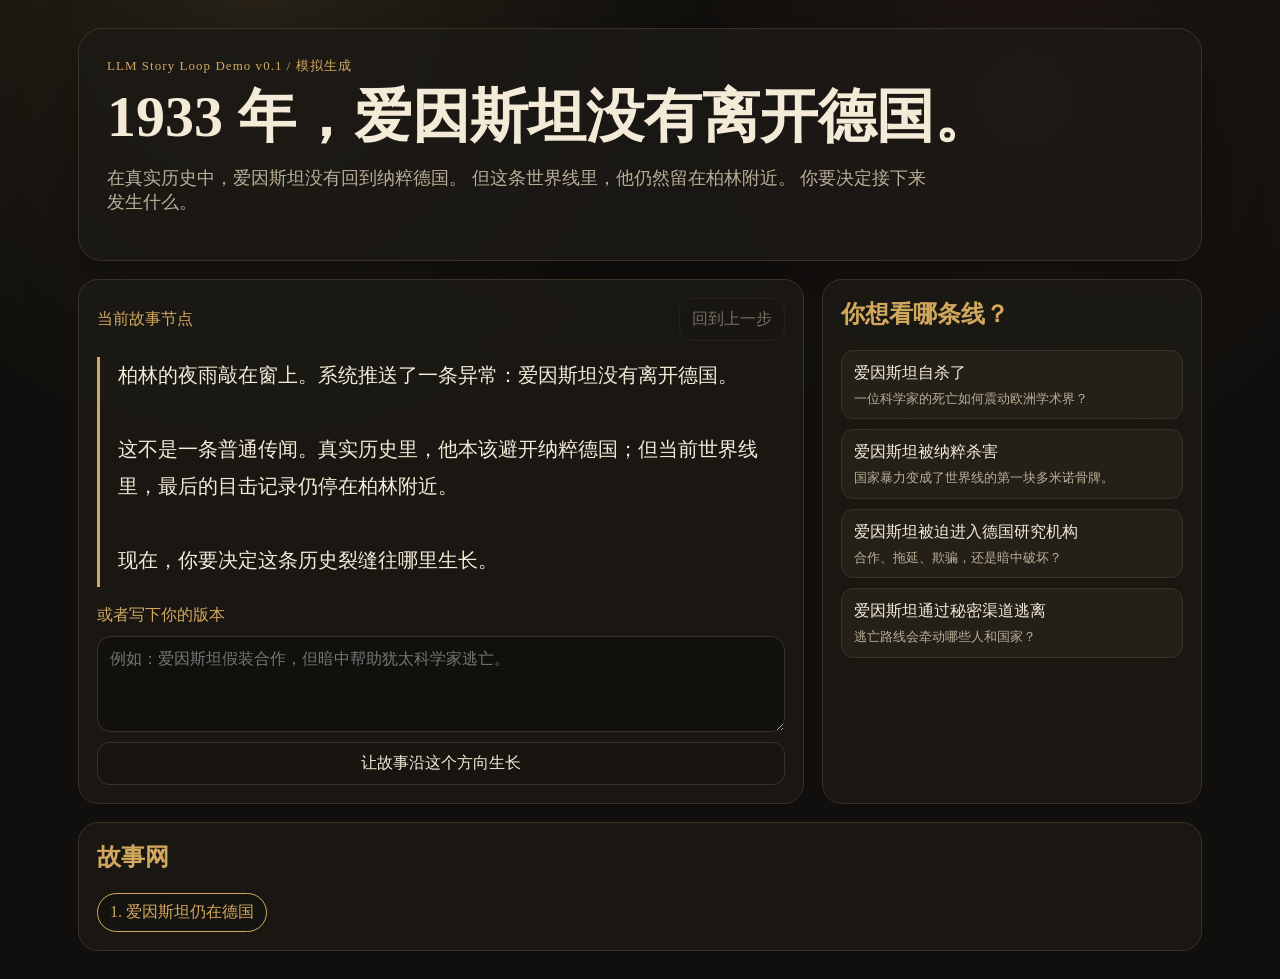
==== artifacts/web_story_loop_demo/index.html @ 88bf0494 "feat: add web story loop demo Create a shareable browser prototype for exploring branching LLM-style" ====
<!doctype html>
<html lang="zh-CN">
<head>
  <meta charset="utf-8" />
  <meta name="viewport" content="width=device-width, initial-scale=1" />
  <title>网状历史故事书 Demo</title>
  <link rel="stylesheet" href="./style.css" />
</head>
<body>
  <main class="app">
    <section class="hero">
      <div class="eyebrow">LLM Story Loop Demo v0.1 / 模拟生成</div>
      <h1>1933 年，爱因斯坦没有离开德国。</h1>
      <p>
        在真实历史中，爱因斯坦没有回到纳粹德国。
        但这条世界线里，他仍然留在柏林附近。
        你要决定接下来发生什么。
      </p>
    </section>

    <section class="layout">
      <article class="story-card">
        <div class="card-header">
          <span>当前故事节点</span>
          <button id="backBtn" disabled>回到上一步</button>
        </div>
        <div id="storyText" class="story-text"></div>
        <div class="input-box">
          <label for="customInput">或者写下你的版本</label>
          <textarea id="customInput" placeholder="例如：爱因斯坦假装合作，但暗中帮助犹太科学家逃亡。"></textarea>
          <button id="customBtn">让故事沿这个方向生长</button>
        </div>
      </article>

      <aside class="branch-panel">
        <h2>你想看哪条线？</h2>
        <div id="choices" class="choices"></div>
      </aside>
    </section>

    <section class="network">
      <h2>故事网</h2>
      <div id="nodeList" class="node-list"></div>
    </section>
  </main>

  <script src="./script.js"></script>
</body>
</html>
---- artifacts/web_story_loop_demo/style.css ----
:root {
  --bg: #100f0d;
  --panel: #1b1915;
  --panel-2: #242018;
  --text: #f3ead7;
  --muted: #b9ad97;
  --line: #3a3124;
  --gold: #d2a85e;
  --red: #b76054;
  --green: #819f75;
}

* { box-sizing: border-box; }
body {
  margin: 0;
  background:
    radial-gradient(circle at 20% 0%, rgba(210,168,94,0.12), transparent 32%),
    radial-gradient(circle at 80% 10%, rgba(183,96,84,0.10), transparent 28%),
    var(--bg);
  color: var(--text);
  font-family: ui-serif, Georgia, "Songti SC", "STSong", serif;
}
button, textarea { font: inherit; }
button {
  cursor: pointer;
  border: 1px solid var(--line);
  background: #181510;
  color: var(--text);
  border-radius: 12px;
  padding: 10px 12px;
}
button:hover:not(:disabled) { border-color: var(--gold); color: var(--gold); }
button:disabled { opacity: 0.42; cursor: not-allowed; }
.app { max-width: 1180px; margin: 0 auto; padding: 28px; }
.hero {
  border: 1px solid var(--line);
  background: rgba(27,25,21,0.82);
  border-radius: 24px;
  padding: 28px;
  box-shadow: 0 20px 60px rgba(0,0,0,0.35);
}
.eyebrow { color: var(--gold); letter-spacing: 0.08em; font-size: 13px; }
h1 { font-size: clamp(32px, 5vw, 58px); line-height: 1.05; margin: 12px 0; }
p { color: var(--muted); font-size: 18px; max-width: 820px; }
.layout { display: grid; grid-template-columns: minmax(0, 1.3fr) 380px; gap: 18px; margin-top: 18px; }
.story-card, .branch-panel, .network {
  border: 1px solid var(--line);
  background: rgba(27,25,21,0.9);
  border-radius: 20px;
  padding: 18px;
}
.card-header { display: flex; justify-content: space-between; align-items: center; color: var(--gold); }
.story-text {
  margin-top: 16px;
  min-height: 230px;
  border-left: 3px solid var(--gold);
  padding-left: 18px;
  font-size: 20px;
  line-height: 1.85;
  white-space: pre-wrap;
}
.input-box { margin-top: 18px; display: grid; gap: 10px; }
.input-box label { color: var(--gold); }
textarea {
  width: 100%;
  min-height: 96px;
  resize: vertical;
  border-radius: 14px;
  border: 1px solid var(--line);
  background: #11100d;
  color: var(--text);
  padding: 12px;
}
.branch-panel h2, .network h2 { margin-top: 0; color: var(--gold); }
.choices { display: grid; gap: 10px; }
.choice {
  text-align: left;
  background: var(--panel-2);
  line-height: 1.45;
}
.choice small { display: block; color: var(--muted); margin-top: 5px; }
.network { margin-top: 18px; }
.node-list { display: flex; flex-wrap: wrap; gap: 10px; }
.node {
  border: 1px solid var(--line);
  background: #15130f;
  color: var(--muted);
  border-radius: 999px;
  padding: 8px 12px;
}
.node.current { color: var(--gold); border-color: var(--gold); }
@media (max-width: 880px) {
  .layout { grid-template-columns: 1fr; }
  .app { padding: 16px; }
}
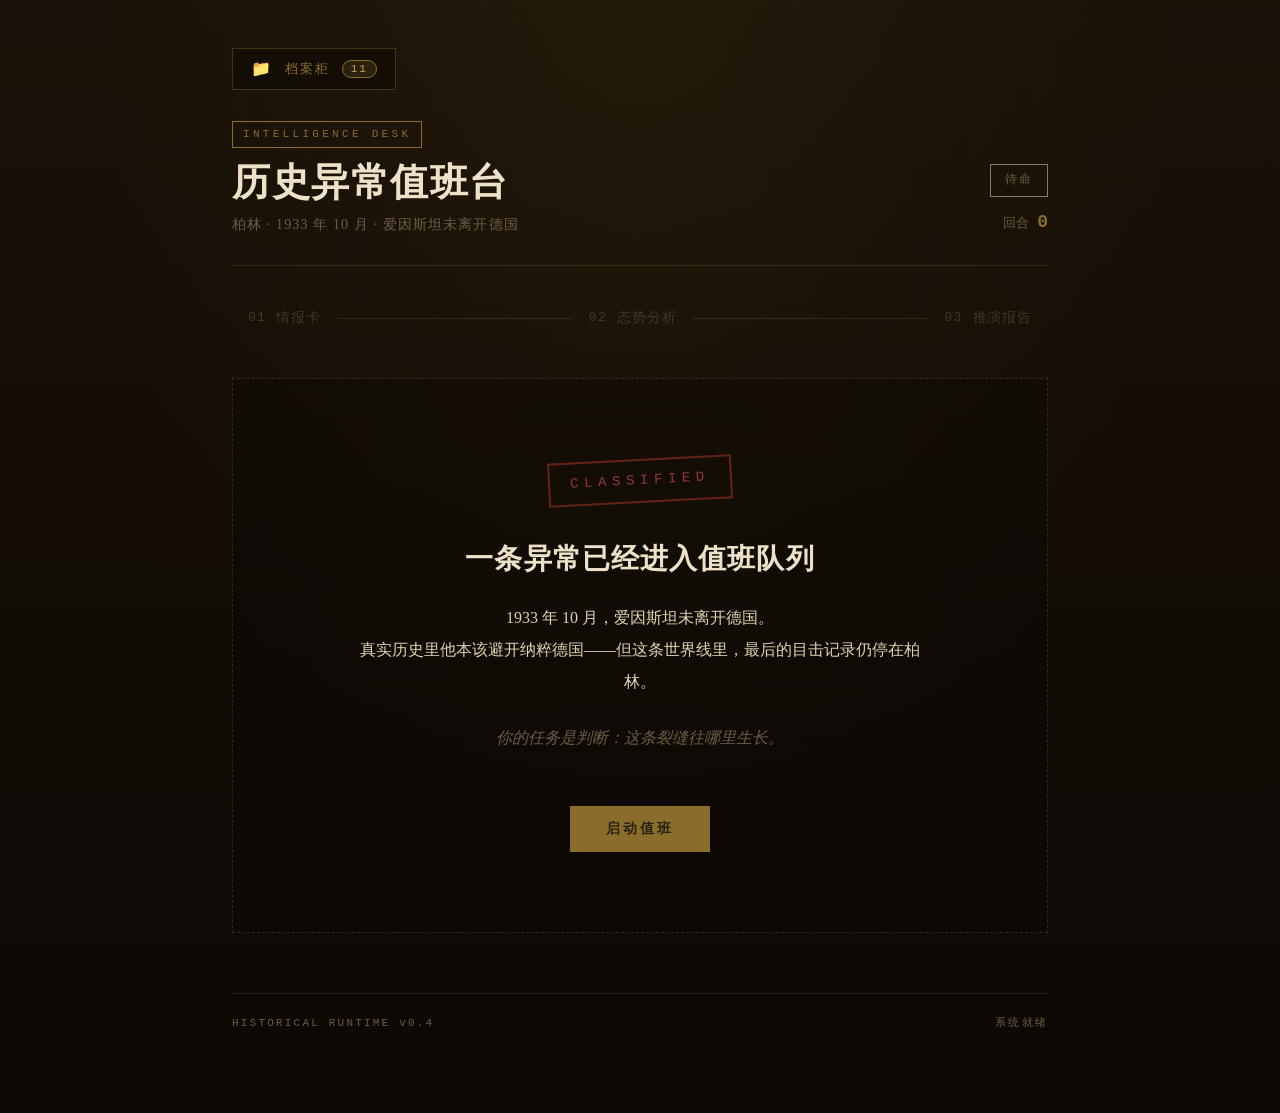
==== commit 384e82a1: "chore: snapshot historical artifacts (round 020-041) Archive the workbenches and visual references p" ====
--- a/artifacts/web_story_loop_demo/index.html
+++ b/artifacts/web_story_loop_demo/index.html
@@ -3,47 +3,144 @@
 <head>
   <meta charset="utf-8" />
   <meta name="viewport" content="width=device-width, initial-scale=1" />
-  <title>网状历史故事书 Demo</title>
+  <title>历史异常值班台 · 1933</title>
   <link rel="stylesheet" href="./style.css" />
 </head>
 <body>
-  <main class="app">
-    <section class="hero">
-      <div class="eyebrow">LLM Story Loop Demo v0.1 / 模拟生成</div>
-      <h1>1933 年，爱因斯坦没有离开德国。</h1>
-      <p>
-        在真实历史中，爱因斯坦没有回到纳粹德国。
-        但这条世界线里，他仍然留在柏林附近。
-        你要决定接下来发生什么。
-      </p>
+  <div class="grain"></div>
+
+  <main class="desk">
+
+    <section id="archiveCabinet" class="archive-cabinet">
+      <button id="archiveToggle" type="button" class="archive-toggle" aria-expanded="false">
+        <span class="archive-icon">📁</span>
+        <span class="archive-label">档案柜</span>
+        <span class="archive-count">11</span>
+      </button>
+
+      <div id="archivePanel" class="archive-panel" hidden>
+        <header class="archive-header">
+          <span class="desk-stamp">ARCHIV CABINET</span>
+          <h2>值班台档案索引</h2>
+          <p class="archive-sub">柏林物理学会 · 1933 年相关档案</p>
+        </header>
+
+        <details class="archive-folder" open>
+          <summary>📁 关键人物</summary>
+          <ul class="archive-files">
+            <li><button type="button" class="archive-file" data-archive="einstein-1921">
+              <span class="file-icon">📷</span><span class="file-name">爱因斯坦 1921 年肖像</span></button></li>
+            <li><button type="button" class="archive-file" data-archive="planck-1910">
+              <span class="file-icon">📷</span><span class="file-name">普朗克 c.1910 肖像</span></button></li>
+            <li><button type="button" class="archive-file" data-archive="solvay-1911">
+              <span class="file-icon">📷</span><span class="file-name">1911 年索尔维会议合影</span></button></li>
+          </ul>
+        </details>
+
+        <details class="archive-folder">
+          <summary>📁 学术机构</summary>
+          <ul class="archive-files">
+            <li><button type="button" class="archive-file" data-archive="dpg-charter">
+              <span class="file-icon">📜</span><span class="file-name">柏林物理学会章程 1933</span></button></li>
+            <li><button type="button" class="archive-file" data-archive="kaiser-wilhelm">
+              <span class="file-icon">📜</span><span class="file-name">威廉皇帝物理研究所 1933</span></button></li>
+            <li><button type="button" class="archive-file" data-archive="ptr-record">
+              <span class="file-icon">📜</span><span class="file-name">帝国物理技术局 1933</span></button></li>
+          </ul>
+        </details>
+
+        <details class="archive-folder">
+          <summary>📁 时事报纸</summary>
+          <ul class="archive-files">
+            <li><button type="button" class="archive-file" data-archive="newspaper-april1">
+              <span class="file-icon">📰</span><span class="file-name">《新柏林日报》1933.04.01 头版</span></button></li>
+            <li><button type="button" class="archive-file" data-archive="newspaper-reichstag">
+              <span class="file-icon">📰</span><span class="file-name">《Vossische Zeitung》1933.03 国会纵火案</span></button></li>
+          </ul>
+        </details>
+
+        <details class="archive-folder">
+          <summary>📁 内部文件</summary>
+          <ul class="archive-files">
+            <li><button type="button" class="archive-file" data-archive="ops-manual">
+              <span class="file-icon">📋</span><span class="file-name">值班台操作手册</span></button></li>
+            <li><button type="button" class="archive-file" data-archive="intel-template">
+              <span class="file-icon">📋</span><span class="file-name">情报分析模板</span></button></li>
+            <li><button type="button" class="archive-file" data-archive="audit-log">
+              <span class="file-icon">📋</span><span class="file-name">审计记录样例</span></button></li>
+          </ul>
+        </details>
+
+        <footer class="archive-footer">
+          <span>资料来源：Wikimedia Commons / CC-BY-SA · Public Domain</span>
+        </footer>
+      </div>
     </section>
 
-    <section class="layout">
-      <article class="story-card">
-        <div class="card-header">
-          <span>当前故事节点</span>
-          <button id="backBtn" disabled>回到上一步</button>
-        </div>
-        <div id="storyText" class="story-text"></div>
-        <div class="input-box">
-          <label for="customInput">或者写下你的版本</label>
-          <textarea id="customInput" placeholder="例如：爱因斯坦假装合作，但暗中帮助犹太科学家逃亡。"></textarea>
-          <button id="customBtn">让故事沿这个方向生长</button>
-        </div>
-      </article>
+    <header class="desk-header">
+      <div class="desk-brand">
+        <span class="desk-stamp">INTELLIGENCE DESK</span>
+        <h1>历史异常值班台</h1>
+        <p class="desk-sub">柏林 · 1933 年 10 月 · 爱因斯坦未离开德国</p>
+      </div>
+      <div class="desk-status">
+        <span id="turnStageBadge" class="stage-badge" data-severity="idle">待命</span>
+        <span class="turn-counter">回合 <em id="turnCounter">0</em></span>
+      </div>
+    </header>
 
-      <aside class="branch-panel">
-        <h2>你想看哪条线？</h2>
-        <div id="choices" class="choices"></div>
-      </aside>
+    <section id="stageTrack" class="stage-track">
+      <div class="stage-step" data-stage="briefing">
+        <span class="step-num">01</span>
+        <span class="step-name">情报卡</span>
+      </div>
+      <div class="stage-line"></div>
+      <div class="stage-step" data-stage="situation">
+        <span class="step-num">02</span>
+        <span class="step-name">态势分析</span>
+      </div>
+      <div class="stage-line"></div>
+      <div class="stage-step" data-stage="aftermath">
+        <span class="step-num">03</span>
+        <span class="step-name">推演报告</span>
+      </div>
     </section>
 
-    <section class="network">
-      <h2>故事网</h2>
-      <div id="nodeList" class="node-list"></div>
+    <section id="briefingSection" class="card intel-card" hidden></section>
+    <section id="situationSection" class="card situation-room" hidden></section>
+    <section id="aftermathSection" class="card aftermath" hidden></section>
+
+    <section id="turnEmptyState" class="empty-state">
+      <div class="empty-stamp">CLASSIFIED</div>
+      <h2>一条异常已经进入值班队列</h2>
+      <p>1933 年 10 月，爱因斯坦未离开德国。<br/>真实历史里他本该避开纳粹德国——但这条世界线里，最后的目击记录仍停在柏林。</p>
+      <p class="empty-hint">你的任务是判断：这条裂缝往哪里生长。</p>
+      <button id="startTurnBtn" type="button" class="primary-btn">启动值班</button>
     </section>
+
+    <footer class="desk-footer">
+      <span>HISTORICAL RUNTIME v0.4</span>
+      <span id="footerStatus">系统就绪</span>
+    </footer>
   </main>
 
-  <script src="./script.js"></script>
+  <dialog id="archiveModal" class="archive-modal">
+    <div class="modal-header">
+      <span class="modal-classification">CLASSIFIED</span>
+      <button type="button" class="modal-close" data-close="archiveModal">×</button>
+    </div>
+    <div class="modal-body">
+      <h2 id="modalTitle">档案标题</h2>
+      <div id="modalMeta" class="modal-meta"></div>
+      <div id="modalImage" class="modal-image"></div>
+      <div id="modalDescription" class="modal-description"></div>
+    </div>
+    <footer class="modal-footer">
+      <span id="modalProvenance">来源</span>
+      <button type="button" class="modal-close-btn" data-close="archiveModal">关闭</button>
+    </footer>
+  </dialog>
+
+  <script src="./turn_cycle.js"></script>
 </body>
-</html>
+</html>
--- a/artifacts/web_story_loop_demo/style.css
+++ b/artifacts/web_story_loop_demo/style.css
@@ -1,95 +1,1028 @@
+/* ─── 历史异常值班台 · 情报档案 OS ─────────────────────────────── */
+
 :root {
-  --bg: #100f0d;
-  --panel: #1b1915;
-  --panel-2: #242018;
-  --text: #f3ead7;
-  --muted: #b9ad97;
-  --line: #3a3124;
-  --gold: #d2a85e;
-  --red: #b76054;
-  --green: #819f75;
-}
-
-* { box-sizing: border-box; }
-body {
+  --ink: #1a1612;
+  --paper: #ede2c8;
+  --paper-2: #e0d2b0;
+  --paper-shadow: #b8a888;
+  --wood: #2a1f15;
+  --wood-2: #3d2d1d;
+  --gold: #8a6d2a;
+  --gold-bright: #c9a55a;
+  --red: #7a2a1d;
+  --red-bright: #b14444;
+  --green: #3d5a3a;
+  --muted: #6b5d45;
+  --line: #8a7a5a;
+}
+
+* { box-sizing: border-box; margin: 0; padding: 0; }
+
+html, body {
+  min-height: 100vh;
+  background:
+    radial-gradient(ellipse at 50% 0%, rgba(138, 109, 42, 0.08), transparent 60%),
+    linear-gradient(180deg, #1a1208 0%, #0d0805 100%);
+  color: var(--paper);
+  font-family: "Songti SC", "STSong", "SimSun", Georgia, serif;
+  font-size: 16px;
+  line-height: 1.7;
+  -webkit-font-smoothing: antialiased;
+}
+
+/* 木纹颗粒底 */
+.grain {
+  position: fixed;
+  inset: 0;
+  pointer-events: none;
+  z-index: 0;
+  opacity: 0.35;
+  background-image:
+    repeating-linear-gradient(92deg,
+      transparent 0, transparent 3px,
+      rgba(138, 109, 42, 0.025) 3px, rgba(138, 109, 42, 0.025) 4px),
+    repeating-linear-gradient(0deg,
+      transparent 0, transparent 80px,
+      rgba(0, 0, 0, 0.04) 80px, rgba(0, 0, 0, 0.04) 81px);
+}
+
+.desk {
+  position: relative;
+  z-index: 1;
+  max-width: 880px;
+  margin: 0 auto;
+  padding: 48px 32px 80px;
+}
+
+/* ─── 顶部 ─── */
+.desk-header {
+  display: flex;
+  justify-content: space-between;
+  align-items: flex-end;
+  padding-bottom: 28px;
+  border-bottom: 1px solid rgba(138, 109, 42, 0.3);
+  margin-bottom: 32px;
+}
+.desk-stamp {
+  display: inline-block;
+  font-family: "Courier New", monospace;
+  font-size: 11px;
+  letter-spacing: 0.3em;
+  color: var(--gold);
+  border: 1px solid var(--gold);
+  padding: 3px 10px;
+  margin-bottom: 14px;
+}
+.desk-header h1 {
+  font-size: 38px;
+  font-weight: 600;
+  letter-spacing: 0.04em;
+  color: var(--paper);
+  line-height: 1.1;
+}
+.desk-sub {
+  margin-top: 10px;
+  font-size: 14px;
+  color: var(--muted);
+  letter-spacing: 0.08em;
+}
+.desk-status {
+  display: flex;
+  flex-direction: column;
+  align-items: flex-end;
+  gap: 10px;
+}
+.stage-badge {
+  font-family: "Courier New", monospace;
+  font-size: 12px;
+  letter-spacing: 0.15em;
+  padding: 5px 14px;
+  border: 1px solid var(--line);
+  color: var(--muted);
+}
+.stage-badge[data-severity="idle"] { color: var(--muted); }
+.stage-badge[data-severity="info"] { color: var(--gold); border-color: var(--gold); }
+.stage-badge[data-severity="success"] { color: var(--green); border-color: var(--green); }
+.stage-badge[data-severity="warn"] { color: var(--red-bright); border-color: var(--red); }
+.turn-counter {
+  font-size: 13px;
+  color: var(--muted);
+  font-family: "Courier New", monospace;
+}
+.turn-counter em {
+  font-style: normal;
+  color: var(--gold);
+  font-weight: 700;
+  font-size: 18px;
+}
+
+/* ─── 阶段进度条 ─── */
+.stage-track {
+  display: flex;
+  align-items: center;
+  gap: 0;
+  margin-bottom: 40px;
+  opacity: 0.5;
+}
+.stage-step {
+  display: flex;
+  align-items: center;
+  gap: 10px;
+  padding: 8px 16px;
+  transition: opacity 200ms;
+}
+.step-num {
+  font-family: "Courier New", monospace;
+  font-size: 13px;
+  color: var(--muted);
+  letter-spacing: 0.1em;
+}
+.step-name {
+  font-size: 14px;
+  color: var(--muted);
+  letter-spacing: 0.06em;
+}
+.stage-line {
+  flex: 1;
+  height: 1px;
+  background: var(--line);
+  opacity: 0.4;
+}
+.stage-step.active { opacity: 1; }
+.stage-step.active .step-num { color: var(--gold); }
+.stage-step.active .step-name { color: var(--paper); }
+.stage-step.done .step-num { color: var(--green); }
+.stage-step.done .step-name { color: var(--paper-2); }
+
+/* ─── 通用卡片（羊皮纸） ─── */
+.card {
+  background:
+    linear-gradient(180deg, rgba(237, 226, 200, 0.02), transparent),
+    var(--wood);
+  border: 1px solid rgba(138, 109, 42, 0.25);
+  border-radius: 4px;
+  padding: 36px 40px;
+  margin-bottom: 24px;
+  box-shadow:
+    0 1px 0 rgba(255, 240, 200, 0.04) inset,
+    0 20px 40px rgba(0, 0, 0, 0.4);
+  animation: cardIn 400ms ease;
+}
+@keyframes cardIn {
+  from { opacity: 0; transform: translateY(8px); }
+  to { opacity: 1; transform: translateY(0); }
+}
+.card[hidden] { display: none; }
+
+/* ─── 情报卡 ─── */
+.intel-card { position: relative; }
+.intel-card::before {
+  content: '';
+  position: absolute;
+  top: -1px; left: -1px; right: -1px;
+  height: 3px;
+  background: linear-gradient(90deg, var(--gold), transparent 70%);
+}
+
+.intel-header {
+  display: flex;
+  justify-content: space-between;
+  align-items: flex-start;
+  gap: 24px;
+  padding-bottom: 20px;
+  border-bottom: 1px dashed rgba(138, 109, 42, 0.3);
+  margin-bottom: 24px;
+}
+.intel-classification {
+  display: inline-block;
+  font-family: "Courier New", monospace;
+  font-size: 11px;
+  letter-spacing: 0.3em;
+  color: var(--red-bright);
+  border: 1px solid var(--red);
+  padding: 4px 12px;
+  margin-bottom: 12px;
+}
+.intel-title {
+  font-size: 24px;
+  font-weight: 600;
+  color: var(--paper);
+  line-height: 1.3;
+  letter-spacing: 0.02em;
+}
+.intel-meta {
+  display: block;
+  margin-top: 8px;
+  font-family: "Courier New", monospace;
+  font-size: 12px;
+  color: var(--muted);
+  letter-spacing: 0.05em;
+}
+.intel-stamp-side {
+  text-align: right;
+  font-family: "Courier New", monospace;
+  font-size: 11px;
+  color: var(--muted);
+  letter-spacing: 0.15em;
+  white-space: nowrap;
+}
+
+.intel-body { margin-bottom: 24px; }
+.intel-text {
+  font-size: 17px;
+  line-height: 2;
+  color: var(--paper);
+  text-indent: 2em;
+  letter-spacing: 0.02em;
+}
+
+.intel-notes {
+  margin: 24px 0;
+  padding: 16px 20px;
+  background: rgba(0, 0, 0, 0.2);
+  border-left: 2px solid var(--gold);
+  border-radius: 0 4px 4px 0;
+}
+.intel-note { margin-bottom: 12px; }
+.intel-note:last-child { margin-bottom: 0; }
+.intel-note p {
+  font-style: italic;
+  color: var(--gold-bright);
+  font-size: 15px;
+  line-height: 1.6;
+}
+.intel-note small {
+  display: block;
+  margin-top: 6px;
+  font-family: "Courier New", monospace;
+  font-size: 11px;
+  color: var(--muted);
+  letter-spacing: 0.1em;
+}
+
+.intel-section { margin-top: 28px; }
+.intel-section-title {
+  font-family: "Courier New", monospace;
+  font-size: 11px;
+  letter-spacing: 0.25em;
+  color: var(--gold);
+  margin-bottom: 12px;
+  padding-bottom: 6px;
+  border-bottom: 1px solid rgba(138, 109, 42, 0.2);
+}
+
+.intel-contradiction {
+  padding: 12px 16px;
+  margin-bottom: 8px;
+  border-left: 2px solid var(--red);
+  background: rgba(122, 42, 29, 0.12);
+  font-size: 14px;
+  color: var(--paper-2);
+  line-height: 1.6;
+}
+.intel-contradiction.significance-medium { border-left-color: var(--gold); background: rgba(138, 109, 42, 0.1); }
+.intel-contradiction.significance-low { border-left-color: var(--green); background: rgba(61, 90, 58, 0.12); }
+
+.clue-list { list-style: none; }
+.clue-item {
+  display: grid;
+  grid-template-columns: minmax(0, 1fr) auto auto;
+  gap: 16px;
+  align-items: center;
+  padding: 12px 16px;
+  margin-bottom: 6px;
+  border: 1px solid rgba(138, 109, 42, 0.15);
+  border-radius: 2px;
+  background: rgba(0, 0, 0, 0.15);
+  transition: all 160ms;
+  cursor: default;
+}
+.clue-item:hover { border-color: var(--gold); background: rgba(138, 109, 42, 0.08); }
+.clue-item.marked {
+  border-color: var(--gold);
+  background: rgba(138, 109, 42, 0.15);
+  box-shadow: inset 3px 0 0 var(--gold);
+}
+.clue-text { color: var(--paper); font-size: 15px; }
+.clue-meta {
+  font-family: "Courier New", monospace;
+  font-size: 11px;
+  color: var(--muted);
+  letter-spacing: 0.08em;
+  white-space: nowrap;
+}
+.clue-mark {
+  font-family: "Courier New", monospace;
+  font-size: 11px;
+  letter-spacing: 0.1em;
+  background: transparent;
+  border: 1px solid var(--line);
+  color: var(--muted);
+  padding: 4px 10px;
+  cursor: pointer;
+  transition: all 160ms;
+}
+.clue-mark:hover { border-color: var(--gold); color: var(--gold); }
+.clue-item.marked .clue-mark { background: var(--gold); color: var(--wood); border-color: var(--gold); }
+
+.intel-footer {
+  margin-top: 28px;
+  padding-top: 16px;
+  border-top: 1px dashed rgba(138, 109, 42, 0.3);
+  display: flex;
+  justify-content: space-between;
+  align-items: center;
+  font-family: "Courier New", monospace;
+  font-size: 12px;
+  color: var(--muted);
+  letter-spacing: 0.05em;
+}
+
+/* ─── 态势面板 ─── */
+.situation-room .section-eyebrow {
+  font-family: "Courier New", monospace;
+  font-size: 11px;
+  letter-spacing: 0.3em;
+  color: var(--gold);
+  margin-bottom: 8px;
+}
+.situation-room h2 {
+  font-size: 22px;
+  font-weight: 600;
+  color: var(--paper);
+  margin-bottom: 24px;
+  letter-spacing: 0.02em;
+}
+
+.situation-anchor {
+  padding: 16px 20px;
+  border-left: 3px solid var(--red);
+  background: rgba(122, 42, 29, 0.15);
+  margin-bottom: 28px;
+}
+.anchor-label {
+  display: block;
+  font-family: "Courier New", monospace;
+  font-size: 11px;
+  letter-spacing: 0.25em;
+  color: var(--red-bright);
+  margin-bottom: 6px;
+}
+.anchor-title { font-size: 18px; color: var(--paper); font-weight: 600; }
+
+.situation-grid {
+  display: grid;
+  grid-template-columns: 1fr 1fr;
+  gap: 24px;
+  margin-bottom: 28px;
+}
+.situation-block h3 {
+  font-family: "Courier New", monospace;
+  font-size: 11px;
+  letter-spacing: 0.25em;
+  color: var(--gold);
+  margin-bottom: 12px;
+  padding-bottom: 6px;
+  border-bottom: 1px solid rgba(138, 109, 42, 0.2);
+}
+
+.node-grid { display: grid; gap: 8px; }
+.situation-node {
+  padding: 10px 14px;
+  border: 1px solid rgba(138, 109, 42, 0.2);
+  border-radius: 2px;
+  background: rgba(0, 0, 0, 0.15);
+  font-size: 14px;
+}
+.situation-node strong {
+  display: block;
+  color: var(--paper);
+  font-weight: 500;
+  margin-bottom: 4px;
+}
+.situation-node small {
+  font-family: "Courier New", monospace;
+  font-size: 11px;
+  color: var(--muted);
+  letter-spacing: 0.05em;
+}
+.situation-node.status-monitored { border-left: 2px solid var(--gold); }
+.situation-node.status-new { border-left: 2px solid var(--green); }
+.situation-node.status-active { border-left: 2px solid var(--red-bright); }
+.situation-node.status-latent { opacity: 0.6; }
+
+.risk-meter { margin-bottom: 16px; }
+.risk-bar {
+  position: relative;
+  height: 8px;
+  background: rgba(0, 0, 0, 0.4);
+  border: 1px solid rgba(138, 109, 42, 0.2);
+  overflow: hidden;
+  margin-bottom: 8px;
+}
+.risk-fill {
+  height: 100%;
+  background: linear-gradient(90deg, var(--green) 0%, var(--gold) 60%, var(--red) 100%);
+  transition: width 400ms ease;
+}
+.risk-value {
+  font-family: "Courier New", monospace;
+  font-size: 12px;
+  color: var(--muted);
+  letter-spacing: 0.1em;
+}
+.risk-components { list-style: none; }
+.risk-components li {
+  display: flex;
+  justify-content: space-between;
+  padding: 6px 0;
+  font-size: 13px;
+  color: var(--paper-2);
+  border-bottom: 1px dotted rgba(138, 109, 42, 0.15);
+}
+.risk-components li small {
+  font-family: "Courier New", monospace;
+  color: var(--gold);
+  font-weight: 700;
+}
+
+.situation-deadline {
+  padding: 12px 16px;
+  border: 1px solid var(--gold);
+  background: rgba(138, 109, 42, 0.1);
+  margin-bottom: 28px;
+  font-family: "Courier New", monospace;
+  font-size: 13px;
+  color: var(--gold-bright);
+  letter-spacing: 0.05em;
+}
+.situation-deadline strong { color: var(--paper); }
+
+.previous-impact {
+  padding: 14px 18px;
+  background: rgba(61, 90, 58, 0.12);
+  border-left: 2px solid var(--green);
+  margin-bottom: 28px;
+  font-size: 14px;
+  color: var(--paper-2);
+  line-height: 1.7;
+}
+.previous-impact strong {
+  color: var(--green);
+  display: block;
+  margin-bottom: 6px;
+  font-family: "Courier New", monospace;
+  font-size: 11px;
+  letter-spacing: 0.2em;
+}
+
+/* 行动选项 */
+.action-options { display: grid; gap: 12px; }
+.action-option {
+  text-align: left;
+  background: rgba(0, 0, 0, 0.2);
+  border: 1px solid rgba(138, 109, 42, 0.25);
+  padding: 18px 22px;
+  cursor: pointer;
+  font-family: inherit;
+  color: var(--paper);
+  transition: all 200ms;
+  position: relative;
+}
+.action-option::before {
+  content: '▸';
+  position: absolute;
+  left: 22px;
+  top: 18px;
+  color: var(--gold);
+  opacity: 0;
+  transform: translateX(-8px);
+  transition: all 200ms;
+}
+.action-option:hover:not(:disabled) {
+  border-color: var(--gold);
+  background: rgba(138, 109, 42, 0.08);
+  padding-left: 40px;
+}
+.action-option:hover:not(:disabled)::before { opacity: 1; transform: translateX(0); }
+.action-option:disabled { opacity: 0.4; cursor: not-allowed; }
+.action-option.chosen {
+  border-color: var(--gold);
+  background: rgba(138, 109, 42, 0.15);
+  box-shadow: inset 0 0 0 1px var(--gold);
+}
+.action-header {
+  display: flex;
+  justify-content: space-between;
+  align-items: center;
+  gap: 12px;
+  margin-bottom: 8px;
+}
+.action-header strong {
+  font-size: 16px;
+  font-weight: 600;
+  color: var(--paper);
+  letter-spacing: 0.02em;
+}
+.action-plausibility {
+  font-family: "Courier New", monospace;
+  font-size: 10px;
+  letter-spacing: 0.15em;
+  padding: 3px 8px;
+  border: 1px solid;
+}
+.plausibility-high { color: var(--green); border-color: var(--green); }
+.plausibility-medium { color: var(--gold); border-color: var(--gold); }
+.plausibility-low { color: var(--red-bright); border-color: var(--red); }
+.action-description {
+  font-size: 14px;
+  color: var(--paper-2);
+  line-height: 1.7;
+  margin-bottom: 10px;
+}
+.action-metrics {
+  display: flex;
+  gap: 20px;
+  font-family: "Courier New", monospace;
+  font-size: 11px;
+  color: var(--muted);
+  letter-spacing: 0.08em;
+}
+.action-consequence {
+  margin-top: 10px;
+  padding-top: 10px;
+  border-top: 1px dashed rgba(138, 109, 42, 0.2);
+  font-size: 13px;
+  color: var(--muted);
+  font-style: italic;
+  line-height: 1.6;
+}
+
+/* ─── Aftermath ─── */
+.aftermath .section-eyebrow {
+  font-family: "Courier New", monospace;
+  font-size: 11px;
+  letter-spacing: 0.3em;
+  color: var(--gold);
+  margin-bottom: 8px;
+}
+.aftermath h2 {
+  font-size: 22px;
+  font-weight: 600;
+  color: var(--paper);
+  margin-bottom: 8px;
+}
+.aftermath-choice {
+  font-family: "Courier New", monospace;
+  font-size: 13px;
+  color: var(--muted);
+  letter-spacing: 0.05em;
+  margin-bottom: 24px;
+  padding-bottom: 16px;
+  border-bottom: 1px dashed rgba(138, 109, 42, 0.3);
+}
+
+.aftermath-narrative {
+  padding: 20px 24px;
+  border-left: 3px solid var(--gold);
+  background: rgba(0, 0, 0, 0.2);
+  margin-bottom: 28px;
+}
+.aftermath-narrative p {
+  font-size: 16px;
+  line-height: 2;
+  color: var(--paper);
+  text-indent: 2em;
+  letter-spacing: 0.02em;
+}
+
+.shifts-list { list-style: none; margin-bottom: 24px; }
+.shifts-list li {
+  padding: 14px 18px;
+  border-left: 2px solid var(--green);
+  background: rgba(61, 90, 58, 0.1);
+  margin-bottom: 8px;
+}
+.shifts-list li strong {
+  display: block;
+  color: var(--green);
+  font-family: "Courier New", monospace;
+  font-size: 11px;
+  letter-spacing: 0.2em;
+  margin-bottom: 6px;
+}
+.shifts-list li .shift-change {
+  display: block;
+  color: var(--paper);
+  font-size: 15px;
+  margin-bottom: 4px;
+}
+.shifts-list li .shift-change em {
+  color: var(--gold);
+  font-style: normal;
+  font-family: "Courier New", monospace;
+  font-size: 13px;
+}
+.shifts-list li small {
+  display: block;
+  color: var(--muted);
+  font-size: 13px;
+  font-style: italic;
+  margin-top: 6px;
+}
+
+.new-clues-list { list-style: none; margin-bottom: 24px; }
+.new-clues-list li {
+  padding: 10px 14px;
+  border: 1px solid rgba(138, 109, 42, 0.15);
+  background: rgba(0, 0, 0, 0.15);
+  margin-bottom: 6px;
+  font-size: 14px;
+  color: var(--paper-2);
+}
+.new-clues-list li small {
+  display: block;
+  margin-top: 4px;
+  font-family: "Courier New", monospace;
+  font-size: 11px;
+  color: var(--muted);
+}
+
+.aftermath-next {
+  padding: 20px 24px;
+  border: 1px solid var(--gold);
+  background: rgba(138, 109, 42, 0.08);
+  margin-top: 28px;
+}
+.aftermath-next h3 {
+  font-family: "Courier New", monospace;
+  font-size: 11px;
+  letter-spacing: 0.25em;
+  color: var(--gold);
+  margin-bottom: 10px;
+}
+.aftermath-next p {
+  font-size: 16px;
+  color: var(--paper);
+  margin-bottom: 16px;
+}
+
+/* ─── 按钮 ─── */
+.primary-btn {
+  font-family: "Courier New", monospace;
+  font-size: 14px;
+  letter-spacing: 0.2em;
+  padding: 14px 36px;
+  background: var(--gold);
+  color: var(--wood);
+  border: none;
+  cursor: pointer;
+  font-weight: 700;
+  transition: all 200ms;
+  text-transform: uppercase;
+}
+.primary-btn:hover { background: var(--gold-bright); transform: translateY(-1px); }
+.primary-btn:active { transform: translateY(0); }
+.primary-btn:disabled { opacity: 0.5; cursor: not-allowed; transform: none; }
+
+.continue-btn {
+  font-family: "Courier New", monospace;
+  font-size: 13px;
+  letter-spacing: 0.2em;
+  padding: 12px 28px;
+  background: transparent;
+  color: var(--gold);
+  border: 1px solid var(--gold);
+  cursor: pointer;
+  font-weight: 700;
+  transition: all 200ms;
+  text-transform: uppercase;
+}
+.continue-btn:hover { background: var(--gold); color: var(--wood); }
+
+/* ─── 空状态 ─── */
+.empty-state {
+  text-align: center;
+  padding: 80px 40px;
+  background: rgba(0, 0, 0, 0.2);
+  border: 1px dashed rgba(138, 109, 42, 0.3);
+}
+.empty-stamp {
+  display: inline-block;
+  font-family: "Courier New", monospace;
+  font-size: 14px;
+  letter-spacing: 0.4em;
+  color: var(--red-bright);
+  border: 2px solid var(--red);
+  padding: 8px 20px;
+  margin-bottom: 32px;
+  transform: rotate(-3deg);
+  opacity: 0.8;
+}
+.empty-state h2 {
+  font-size: 28px;
+  font-weight: 600;
+  color: var(--paper);
+  margin-bottom: 20px;
+  letter-spacing: 0.04em;
+}
+.empty-state p {
+  font-size: 16px;
+  line-height: 2;
+  color: var(--paper-2);
+  max-width: 560px;
+  margin: 0 auto 16px;
+}
+.empty-hint {
+  margin-top: 24px !important;
+  font-style: italic;
+  color: var(--muted) !important;
+}
+.empty-state .primary-btn { margin-top: 36px; }
+
+/* ─── 加载态 ─── */
+.loading-state { text-align: center; padding: 60px 40px; }
+.loading-state .loading-stamp {
+  font-family: "Courier New", monospace;
+  font-size: 13px;
+  letter-spacing: 0.3em;
+  color: var(--gold);
+  margin-bottom: 20px;
+  animation: pulse 1.4s ease-in-out infinite;
+}
+.loading-state .loading-msg {
+  font-size: 15px;
+  color: var(--paper-2);
+  font-style: italic;
+}
+@keyframes pulse {
+  0%, 100% { opacity: 0.4; }
+  50% { opacity: 1; }
+}
+
+/* ─── 底部 ─── */
+.desk-footer {
+  margin-top: 60px;
+  padding-top: 20px;
+  border-top: 1px solid rgba(138, 109, 42, 0.2);
+  display: flex;
+  justify-content: space-between;
+  font-family: "Courier New", monospace;
+  font-size: 11px;
+  color: var(--muted);
+  letter-spacing: 0.2em;
+}
+
+/* ─── 响应式 ─── */
+@media (max-width: 720px) {
+  .desk { padding: 28px 20px 60px; }
+  .desk-header { flex-direction: column; align-items: flex-start; gap: 20px; }
+  .desk-status { align-items: flex-start; }
+  .desk-header h1 { font-size: 28px; }
+  .card { padding: 24px 22px; }
+  .situation-grid { grid-template-columns: 1fr; }
+  .stage-track { font-size: 12px; }
+  .stage-step { padding: 6px 8px; }
+  .intel-header { flex-direction: column; }
+  .intel-stamp-side { text-align: left; }
+  .archive-toggle { width: 100%; }
+}
+
+/* ─── 档案柜侧栏 ───────────────────────────────────────────── */
+
+.archive-cabinet {
+  margin-bottom: 28px;
+}
+
+.archive-toggle {
+  display: inline-flex;
+  align-items: center;
+  gap: 12px;
+  background: rgba(0, 0, 0, 0.3);
+  border: 1px solid rgba(138, 109, 42, 0.4);
+  padding: 10px 18px;
+  cursor: pointer;
+  font-family: "Courier New", monospace;
+  font-size: 13px;
+  letter-spacing: 0.15em;
+  color: var(--gold);
+  transition: all 200ms;
+}
+.archive-toggle:hover { border-color: var(--gold-bright); color: var(--gold-bright); }
+.archive-icon { font-size: 16px; }
+.archive-count {
+  margin-left: auto;
+  padding: 2px 8px;
+  background: rgba(138, 109, 42, 0.2);
+  border: 1px solid var(--gold);
+  border-radius: 999px;
+  font-size: 11px;
+  color: var(--gold-bright);
+}
+
+.archive-panel {
+  margin-top: 12px;
+  padding: 24px 28px;
+  background: rgba(0, 0, 0, 0.3);
+  border: 1px solid rgba(138, 109, 42, 0.3);
+  border-left: 3px solid var(--gold);
+  animation: archiveIn 240ms ease;
+}
+@keyframes archiveIn {
+  from { opacity: 0; transform: translateY(-8px); }
+  to { opacity: 1; transform: translateY(0); }
+}
+.archive-header {
+  margin-bottom: 20px;
+  padding-bottom: 14px;
+  border-bottom: 1px dashed rgba(138, 109, 42, 0.3);
+}
+.archive-header h2 {
+  font-size: 18px;
+  margin: 8px 0 6px;
+  color: var(--paper);
+  letter-spacing: 0.04em;
+}
+.archive-sub {
+  font-size: 13px;
+  color: var(--muted);
   margin: 0;
-  background:
-    radial-gradient(circle at 20% 0%, rgba(210,168,94,0.12), transparent 32%),
-    radial-gradient(circle at 80% 10%, rgba(183,96,84,0.10), transparent 28%),
-    var(--bg);
-  color: var(--text);
-  font-family: ui-serif, Georgia, "Songti SC", "STSong", serif;
-}
-button, textarea { font: inherit; }
-button {
+}
+
+.archive-folder {
+  margin-bottom: 10px;
+}
+.archive-folder summary {
   cursor: pointer;
-  border: 1px solid var(--line);
-  background: #181510;
-  color: var(--text);
-  border-radius: 12px;
-  padding: 10px 12px;
-}
-button:hover:not(:disabled) { border-color: var(--gold); color: var(--gold); }
-button:disabled { opacity: 0.42; cursor: not-allowed; }
-.app { max-width: 1180px; margin: 0 auto; padding: 28px; }
-.hero {
-  border: 1px solid var(--line);
-  background: rgba(27,25,21,0.82);
-  border-radius: 24px;
-  padding: 28px;
-  box-shadow: 0 20px 60px rgba(0,0,0,0.35);
-}
-.eyebrow { color: var(--gold); letter-spacing: 0.08em; font-size: 13px; }
-h1 { font-size: clamp(32px, 5vw, 58px); line-height: 1.05; margin: 12px 0; }
-p { color: var(--muted); font-size: 18px; max-width: 820px; }
-.layout { display: grid; grid-template-columns: minmax(0, 1.3fr) 380px; gap: 18px; margin-top: 18px; }
-.story-card, .branch-panel, .network {
-  border: 1px solid var(--line);
-  background: rgba(27,25,21,0.9);
-  border-radius: 20px;
-  padding: 18px;
-}
-.card-header { display: flex; justify-content: space-between; align-items: center; color: var(--gold); }
-.story-text {
-  margin-top: 16px;
-  min-height: 230px;
-  border-left: 3px solid var(--gold);
-  padding-left: 18px;
-  font-size: 20px;
+  padding: 8px 12px;
+  background: rgba(138, 109, 42, 0.08);
+  border: 1px solid rgba(138, 109, 42, 0.25);
+  font-family: "Courier New", monospace;
+  font-size: 13px;
+  letter-spacing: 0.05em;
+  color: var(--gold-bright);
+  list-style: none;
+  transition: all 160ms;
+}
+.archive-folder summary::-webkit-details-marker { display: none; }
+.archive-folder summary::before {
+  content: '▸';
+  display: inline-block;
+  margin-right: 8px;
+  transition: transform 160ms;
+}
+.archive-folder[open] summary::before { transform: rotate(90deg); }
+.archive-folder summary:hover { border-color: var(--gold); }
+
+.archive-files {
+  list-style: none;
+  padding: 8px 12px 8px 32px;
+  margin: 4px 0 0;
+}
+.archive-file {
+  display: flex;
+  align-items: center;
+  gap: 10px;
+  width: 100%;
+  text-align: left;
+  background: transparent;
+  border: 1px solid transparent;
+  padding: 6px 10px;
+  margin-bottom: 2px;
+  cursor: pointer;
+  font-family: inherit;
+  font-size: 13px;
+  color: var(--paper-2);
+  transition: all 160ms;
+}
+.archive-file:hover {
+  background: rgba(138, 109, 42, 0.1);
+  border-color: rgba(138, 109, 42, 0.3);
+  color: var(--gold-bright);
+}
+.file-icon { font-size: 14px; opacity: 0.7; }
+.file-name { flex: 1; }
+
+.archive-footer {
+  margin-top: 18px;
+  padding-top: 12px;
+  border-top: 1px dashed rgba(138, 109, 42, 0.3);
+  font-family: "Courier New", monospace;
+  font-size: 10px;
+  color: var(--muted);
+  letter-spacing: 0.08em;
+}
+
+/* ─── 档案 Modal ─────────────────────────────────────────────── */
+
+.archive-modal {
+  width: min(680px, 90vw);
+  max-height: 85vh;
+  padding: 0;
+  border: 1px solid var(--gold);
+  background: var(--wood);
+  color: var(--paper);
+  font-family: "Songti SC", "STSong", "SimSun", Georgia, serif;
+  box-shadow: 0 30px 60px rgba(0, 0, 0, 0.6);
+}
+.archive-modal::backdrop {
+  background: rgba(0, 0, 0, 0.75);
+  backdrop-filter: blur(2px);
+}
+
+.modal-header {
+  display: flex;
+  justify-content: space-between;
+  align-items: center;
+  padding: 14px 20px;
+  border-bottom: 1px solid rgba(138, 109, 42, 0.4);
+  background: rgba(0, 0, 0, 0.3);
+}
+.modal-classification {
+  font-family: "Courier New", monospace;
+  font-size: 11px;
+  letter-spacing: 0.3em;
+  color: var(--red-bright);
+  border: 1px solid var(--red);
+  padding: 3px 10px;
+}
+.modal-close {
+  background: transparent;
+  border: none;
+  color: var(--muted);
+  font-size: 24px;
+  cursor: pointer;
+  line-height: 1;
+  padding: 0 8px;
+}
+.modal-close:hover { color: var(--red-bright); }
+
+.modal-body {
+  padding: 24px 28px;
+  max-height: 60vh;
+  overflow-y: auto;
+}
+.modal-body h2 {
+  font-size: 22px;
+  font-weight: 600;
+  margin: 0 0 12px;
+  letter-spacing: 0.03em;
+}
+.modal-meta {
+  font-family: "Courier New", monospace;
+  font-size: 11px;
+  letter-spacing: 0.08em;
+  color: var(--muted);
+  padding-bottom: 14px;
+  margin-bottom: 14px;
+  border-bottom: 1px dashed rgba(138, 109, 42, 0.3);
+}
+.modal-image {
+  margin: 14px 0;
+  text-align: center;
+  background: rgba(0, 0, 0, 0.3);
+  padding: 16px;
+  border: 1px solid rgba(138, 109, 42, 0.2);
+}
+.modal-image img {
+  max-width: 100%;
+  max-height: 320px;
+  border: 1px solid rgba(138, 109, 42, 0.3);
+}
+.modal-image .seal-svg {
+  width: 120px;
+  height: 120px;
+  color: var(--gold);
+  opacity: 0.85;
+}
+.modal-description {
+  font-size: 15px;
   line-height: 1.85;
-  white-space: pre-wrap;
-}
-.input-box { margin-top: 18px; display: grid; gap: 10px; }
-.input-box label { color: var(--gold); }
-textarea {
-  width: 100%;
-  min-height: 96px;
-  resize: vertical;
-  border-radius: 14px;
-  border: 1px solid var(--line);
-  background: #11100d;
-  color: var(--text);
-  padding: 12px;
-}
-.branch-panel h2, .network h2 { margin-top: 0; color: var(--gold); }
-.choices { display: grid; gap: 10px; }
-.choice {
-  text-align: left;
-  background: var(--panel-2);
-  line-height: 1.45;
-}
-.choice small { display: block; color: var(--muted); margin-top: 5px; }
-.network { margin-top: 18px; }
-.node-list { display: flex; flex-wrap: wrap; gap: 10px; }
-.node {
-  border: 1px solid var(--line);
-  background: #15130f;
-  color: var(--muted);
-  border-radius: 999px;
-  padding: 8px 12px;
-}
-.node.current { color: var(--gold); border-color: var(--gold); }
-@media (max-width: 880px) {
-  .layout { grid-template-columns: 1fr; }
-  .app { padding: 16px; }
-}
+  color: var(--paper);
+  margin-top: 14px;
+  text-align: justify;
+}
+
+.modal-footer {
+  display: flex;
+  justify-content: space-between;
+  align-items: center;
+  padding: 12px 20px;
+  border-top: 1px solid rgba(138, 109, 42, 0.3);
+  background: rgba(0, 0, 0, 0.2);
+  font-family: "Courier New", monospace;
+  font-size: 11px;
+  color: var(--muted);
+  letter-spacing: 0.05em;
+}
+.modal-close-btn {
+  font-family: "Courier New", monospace;
+  font-size: 12px;
+  letter-spacing: 0.15em;
+  padding: 6px 16px;
+  background: transparent;
+  border: 1px solid var(--gold);
+  color: var(--gold);
+  cursor: pointer;
+}
+.modal-close-btn:hover { background: var(--gold); color: var(--wood); }
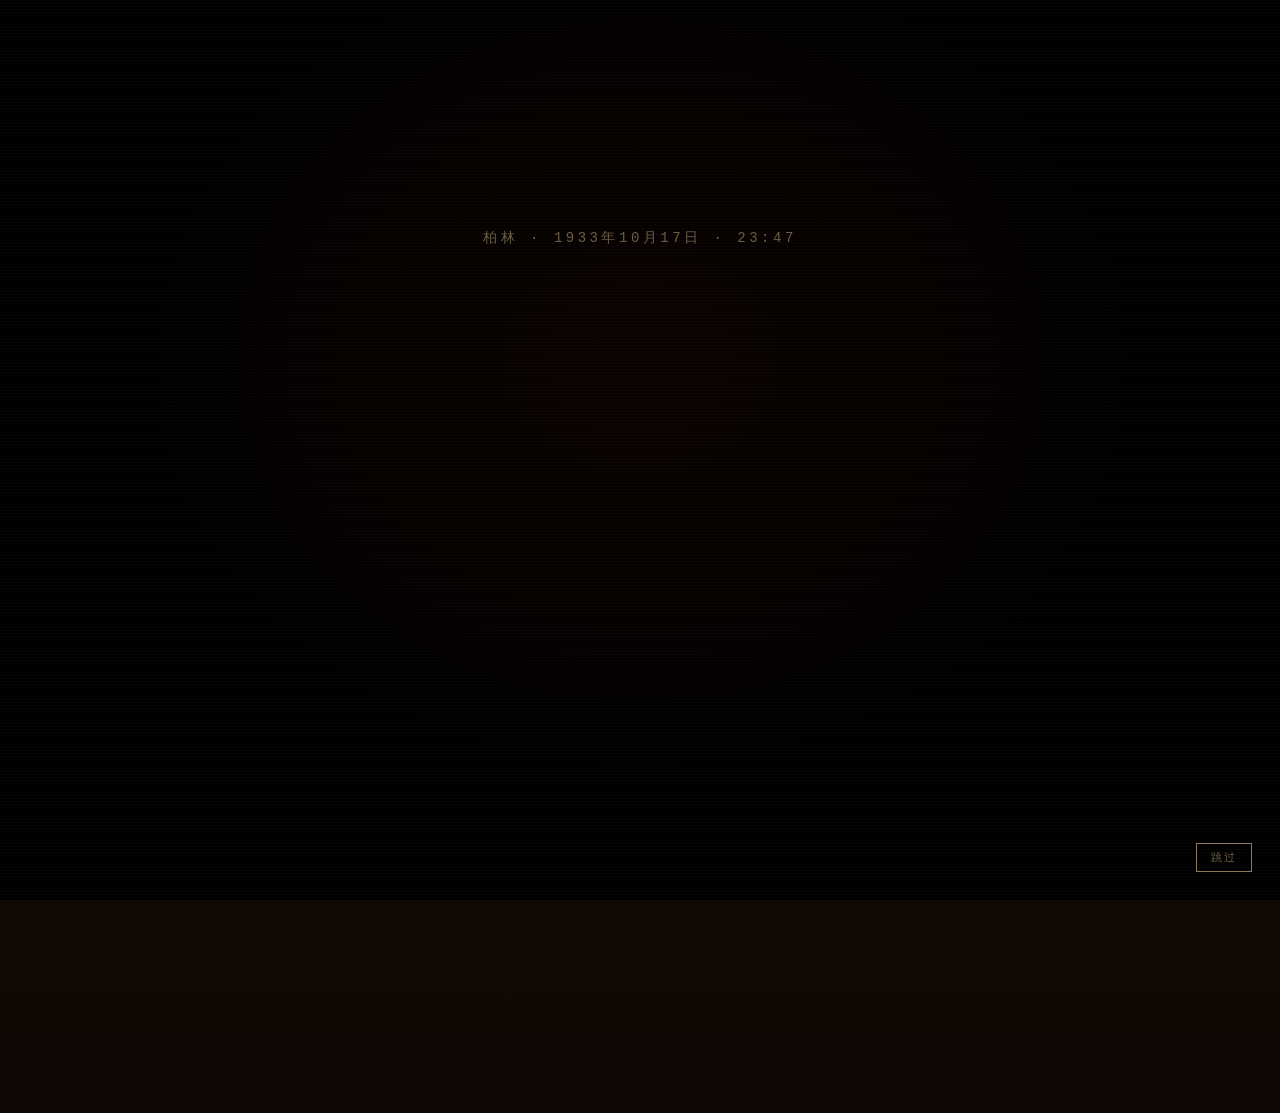
==== commit e1b73647: "feat(runtime): round 052 - thinking model fix + LLM retry + turnDeltaHistory + UX polish - Fix probe" ====
--- a/artifacts/web_story_loop_demo/index.html
+++ b/artifacts/web_story_loop_demo/index.html
@@ -8,6 +8,22 @@
 </head>
 <body>
   <div class="grain"></div>
+
+  <div id="openingCinematic" class="opening-cinematic" aria-hidden="false">
+    <div class="opening-stage">
+      <div class="opening-date" id="openingDate">柏林 · 1933年10月17日 · 23:47</div>
+      <div class="opening-anomaly" id="openingAnomaly">异常已检出 — 历史档案 #B-XX-1933-0417</div>
+      <div class="opening-telegram" id="openingTelegram">
+        <span class="telegram-line">ALBERT EINSTEIN</span>
+        <span class="telegram-line">STATUS: NOT DEPARTED</span>
+        <span class="telegram-line">LAST SEEN: BERLIN</span>
+        <span class="telegram-line">BASELINE: SHOULD HAVE LEFT 1933-09</span>
+      </div>
+      <div class="opening-hook" id="openingHook">他本该已离开。他没有。他还不知道，自己的名字已出现在某份名单上。</div>
+      <div class="opening-mini-drift" id="openingMiniDrift"></div>
+    </div>
+    <button class="opening-skip" id="openingSkip" type="button">跳过</button>
+  </div>
 
   <main class="desk">
 
@@ -89,6 +105,22 @@
       </div>
     </header>
 
+    <div id="worldlineDrift" class="worldline-drift" hidden>
+      <div class="drift-label">WORLDLINE DRIFT</div>
+      <div class="drift-bar">
+        <div class="drift-track"></div>
+        <div class="drift-cursor" id="driftCursor"></div>
+        <div class="drift-scale">
+          <span>0σ</span>
+          <span>+1σ</span>
+          <span>+2σ</span>
+          <span>+3σ</span>
+          <span>+5σ</span>
+        </div>
+      </div>
+      <div class="drift-current" id="driftCurrent">累计偏移 0.0σ</div>
+    </div>
+
     <section id="stageTrack" class="stage-track">
       <div class="stage-step" data-stage="briefing">
         <span class="step-num">01</span>
--- a/artifacts/web_story_loop_demo/style.css
+++ b/artifacts/web_story_loop_demo/style.css
@@ -1026,3 +1026,967 @@
   cursor: pointer;
 }
 .modal-close-btn:hover { background: var(--gold); color: var(--wood); }
+
+/* ─── 开场序列（round 048 增强：电报滴答/红字 glitch/逐字打字/mini drift 真填）─── */
+.opening-cinematic {
+  position: fixed;
+  inset: 0;
+  z-index: 1000;
+  background:
+    radial-gradient(ellipse at 50% 40%, rgba(122, 42, 29, 0.08), transparent 60%),
+    #000;
+  display: flex;
+  align-items: center;
+  justify-content: center;
+  color: var(--paper);
+  font-family: "Songti SC", "STSong", "SimSun", Georgia, serif;
+  transition: opacity 800ms ease;
+  overflow: hidden;
+}
+.opening-cinematic[hidden] { display: none; }
+.opening-cinematic.stage-done {
+  opacity: 0;
+  pointer-events: none;
+}
+
+/* 扫描线背景纹理 */
+.opening-cinematic::before {
+  content: '';
+  position: absolute;
+  inset: 0;
+  background: repeating-linear-gradient(
+    0deg,
+    transparent 0px,
+    transparent 2px,
+    rgba(237, 226, 200, 0.015) 2px,
+    rgba(237, 226, 200, 0.015) 3px
+  );
+  pointer-events: none;
+  animation: scanlineDrift 8s linear infinite;
+}
+
+.opening-stage {
+  max-width: 640px;
+  padding: 0 32px;
+  text-align: center;
+  position: relative;
+  z-index: 2;
+}
+
+.opening-date {
+  font-family: "Courier New", monospace;
+  font-size: 14px;
+  letter-spacing: 0.25em;
+  color: var(--muted);
+  opacity: 0;
+}
+.opening-cinematic.stage-a .opening-date {
+  animation: typewriterReveal 1600ms steps(28) forwards;
+}
+
+.opening-anomaly {
+  margin-top: 28px;
+  font-family: "Courier New", monospace;
+  font-size: 13px;
+  letter-spacing: 0.2em;
+  color: var(--red-bright);
+  border: 1px solid var(--red);
+  padding: 8px 16px;
+  display: inline-block;
+  opacity: 0;
+  position: relative;
+}
+.opening-cinematic.stage-b .opening-anomaly {
+  animation: anomalyBlinkIn 600ms ease forwards, redGlitch 3s ease-in-out 600ms infinite;
+}
+
+.opening-telegram {
+  margin-top: 36px;
+  display: flex;
+  flex-direction: column;
+  gap: 6px;
+  font-family: "Courier New", monospace;
+  font-size: 14px;
+  color: var(--gold-bright);
+  letter-spacing: 0.15em;
+  opacity: 0;
+  position: relative;
+}
+.opening-telegram .telegram-line {
+  display: block;
+  opacity: 0;
+}
+.opening-cinematic.stage-c .opening-telegram { opacity: 1; }
+.opening-cinematic.stage-c .telegram-line {
+  animation: telegramDwell 500ms ease forwards;
+}
+.opening-cinematic.stage-c .telegram-line:nth-child(1) { animation-delay: 0ms; }
+.opening-cinematic.stage-c .telegram-line:nth-child(2) { animation-delay: 500ms; }
+.opening-cinematic.stage-c .telegram-line:nth-child(3) { animation-delay: 1000ms; }
+.opening-cinematic.stage-c .telegram-line:nth-child(4) { animation-delay: 1500ms; }
+
+/* 电报滴答光标 */
+.opening-telegram::after {
+  content: '▮';
+  color: var(--gold-bright);
+  animation: cursorBlink 600ms steps(2) infinite;
+  margin-left: 4px;
+  opacity: 0;
+}
+.opening-cinematic.stage-c .opening-telegram::after {
+  opacity: 1;
+  animation-delay: 2000ms;
+}
+
+.opening-hook {
+  margin-top: 48px;
+  font-size: 19px;
+  color: var(--paper);
+  letter-spacing: 0.04em;
+  line-height: 1.7;
+  opacity: 0;
+}
+.opening-cinematic.stage-d .opening-hook {
+  animation: hookReveal 1800ms ease forwards;
+}
+
+.opening-mini-drift {
+  margin-top: 56px;
+  height: 6px;
+  width: 280px;
+  margin-left: auto;
+  margin-right: auto;
+  background: rgba(138, 109, 42, 0.15);
+  border: 1px solid rgba(138, 109, 42, 0.3);
+  border-radius: 2px;
+  overflow: hidden;
+  opacity: 0;
+  position: relative;
+}
+.opening-cinematic.stage-e .opening-mini-drift {
+  opacity: 1;
+  animation: miniDriftGrow 800ms ease forwards;
+}
+.opening-mini-drift::after {
+  content: '';
+  display: block;
+  height: 100%;
+  width: 0;
+  background: linear-gradient(90deg, var(--green) 0%, var(--gold-bright) 100%);
+  box-shadow: 0 0 8px var(--gold-bright);
+}
+.opening-cinematic.stage-e .opening-mini-drift::after {
+  animation: miniDriftFill 1400ms cubic-bezier(0.2, 0.8, 0.2, 1) 300ms forwards;
+}
+/* mini drift 刻度标记 */
+.opening-mini-drift::before {
+  content: '+0.5σ';
+  position: absolute;
+  right: 0;
+  top: -20px;
+  font-family: "Courier New", monospace;
+  font-size: 10px;
+  color: var(--gold-bright);
+  letter-spacing: 0.1em;
+  opacity: 0;
+}
+.opening-cinematic.stage-e .opening-mini-drift::before {
+  animation: openingFade 600ms ease 1500ms forwards;
+}
+
+.opening-skip {
+  position: fixed;
+  right: 28px;
+  bottom: 28px;
+  background: transparent;
+  border: 1px solid var(--line);
+  color: var(--muted);
+  font-family: "Courier New", monospace;
+  font-size: 11px;
+  letter-spacing: 0.2em;
+  padding: 6px 14px;
+  cursor: pointer;
+  transition: all 200ms;
+  z-index: 1001;
+}
+.opening-skip:hover {
+  border-color: var(--gold);
+  color: var(--gold);
+}
+
+.desk.intro-pending {
+  opacity: 0;
+  pointer-events: none;
+}
+.desk {
+  transition: opacity 800ms ease;
+}
+
+/* ─── 世界线漂移指示器（round 048 增强：脉动光晕/5σ撕裂/刻度均匀）─── */
+.worldline-drift {
+  margin-bottom: 32px;
+  padding: 16px 20px;
+  border: 1px solid rgba(138, 109, 42, 0.25);
+  border-radius: 4px;
+  background:
+    linear-gradient(135deg, rgba(0, 0, 0, 0.35) 0%, rgba(0, 0, 0, 0.15) 100%);
+  animation: cardIn 400ms ease;
+  position: relative;
+  overflow: hidden;
+}
+.worldline-drift[hidden] { display: none; }
+
+/* critical 严重度时加撕裂视觉 */
+.worldline-drift[data-severity="critical"]::before {
+  content: '';
+  position: absolute;
+  inset: 0;
+  background: repeating-linear-gradient(
+    90deg,
+    transparent 0px,
+    transparent 8px,
+    rgba(122, 42, 29, 0.12) 8px,
+    rgba(122, 42, 29, 0.12) 9px
+  );
+  pointer-events: none;
+  animation: tearShift 2s linear infinite;
+}
+.worldline-drift[data-severity="critical"] .drift-label {
+  color: var(--red-bright);
+  animation: criticalPulse 1.2s ease-in-out infinite;
+}
+
+.drift-label {
+  font-family: "Courier New", monospace;
+  font-size: 10px;
+  letter-spacing: 0.3em;
+  color: var(--gold);
+  margin-bottom: 12px;
+  display: flex;
+  align-items: center;
+  gap: 8px;
+}
+.drift-label::before {
+  content: '●';
+  font-size: 8px;
+  color: var(--red-bright);
+  animation: cursorBlink 1.4s steps(2) infinite;
+}
+
+.drift-bar {
+  position: relative;
+  height: 32px;
+  margin-bottom: 10px;
+}
+
+.drift-track {
+  position: absolute;
+  top: 50%;
+  left: 0;
+  right: 0;
+  height: 4px;
+  transform: translateY(-50%);
+  background: linear-gradient(90deg,
+    var(--green) 0%,
+    var(--green) 18%,
+    var(--gold-bright) 35%,
+    var(--gold-bright) 55%,
+    var(--red-bright) 75%,
+    var(--red) 100%);
+  border-radius: 2px;
+  opacity: 0.55;
+  box-shadow: 0 0 8px rgba(138, 109, 42, 0.2);
+}
+
+/* 危险区域刻度标记（3σ-5σ 区间加底色）*/
+.drift-track::after {
+  content: '';
+  position: absolute;
+  left: 60%;
+  right: 0;
+  top: -2px;
+  bottom: -2px;
+  background: repeating-linear-gradient(
+    45deg,
+    transparent 0,
+    transparent 3px,
+    rgba(122, 42, 29, 0.2) 3px,
+    rgba(122, 42, 29, 0.2) 4px
+  );
+  border-radius: 2px;
+}
+
+.drift-cursor {
+  position: absolute;
+  top: 50%;
+  left: 0;
+  transform: translate(-50%, -50%);
+  width: 16px;
+  height: 16px;
+  border-radius: 50%;
+  background: var(--green);
+  border: 2px solid var(--paper);
+  box-shadow: 0 0 12px var(--green), 0 0 24px rgba(61, 90, 58, 0.4);
+  transition: left 800ms cubic-bezier(0.2, 0.8, 0.2, 1), background 400ms, box-shadow 400ms;
+  z-index: 2;
+  animation: cursorPulse 2s ease-in-out infinite;
+}
+.worldline-drift[data-severity="mid"] .drift-cursor {
+  background: var(--gold-bright);
+  box-shadow: 0 0 14px var(--gold-bright), 0 0 28px rgba(201, 165, 90, 0.5);
+}
+.worldline-drift[data-severity="high"] .drift-cursor {
+  background: var(--red-bright);
+  box-shadow: 0 0 16px var(--red-bright), 0 0 32px rgba(177, 68, 68, 0.5);
+  animation: cursorPulseFast 1s ease-in-out infinite;
+}
+.worldline-drift[data-severity="critical"] .drift-cursor {
+  background: var(--red);
+  box-shadow: 0 0 20px var(--red), 0 0 40px rgba(122, 42, 29, 0.7);
+  animation: cursorPulseCritical 0.6s ease-in-out infinite;
+}
+
+.drift-scale {
+  position: absolute;
+  top: 100%;
+  left: 0;
+  right: 0;
+  display: flex;
+  justify-content: space-between;
+  margin-top: 4px;
+  font-family: "Courier New", monospace;
+  font-size: 10px;
+  color: var(--muted);
+  letter-spacing: 0.1em;
+}
+
+.drift-current {
+  margin-top: 16px;
+  font-family: "Courier New", monospace;
+  font-size: 13px;
+  letter-spacing: 0.15em;
+  color: var(--green);
+  text-align: right;
+  transition: color 400ms;
+  font-weight: 600;
+}
+
+/* 严重度颜色 */
+.worldline-drift[data-severity="low"] .drift-current { color: var(--green); }
+.worldline-drift[data-severity="mid"] .drift-current { color: var(--gold-bright); }
+.worldline-drift[data-severity="high"] .drift-current { color: var(--red-bright); }
+.worldline-drift[data-severity="critical"] .drift-current {
+  color: var(--red);
+  text-shadow: 0 0 8px rgba(122, 42, 29, 0.6);
+}
+
+/* ─── 回合后果面板（round 048 增强：severity 颜色/因果/领域/突出撬动）─── */
+.stakes-panel {
+  background:
+    linear-gradient(135deg, rgba(0, 0, 0, 0.3) 0%, rgba(0, 0, 0, 0.1) 100%);
+  border: 1px solid rgba(138, 109, 42, 0.3);
+  border-left: 3px solid var(--gold);
+  border-radius: 2px;
+  padding: 20px 24px;
+  margin-bottom: 24px;
+  animation: stakesAppear 500ms cubic-bezier(0.2, 0.8, 0.2, 1);
+  position: relative;
+}
+.stakes-panel[data-severity="mid"] { border-left-color: var(--gold-bright); }
+.stakes-panel[data-severity="high"] {
+  border-left-color: var(--red-bright);
+  box-shadow: inset 4px 0 12px rgba(177, 68, 68, 0.15);
+}
+.stakes-panel[data-severity="critical"] {
+  border-left-color: var(--red);
+  border-left-width: 4px;
+  box-shadow: inset 4px 0 16px rgba(122, 42, 29, 0.25);
+  animation: stakesCriticalAppear 500ms cubic-bezier(0.2, 0.8, 0.2, 1);
+}
+
+.stakes-header {
+  font-family: "Courier New", monospace;
+  font-size: 11px;
+  letter-spacing: 0.25em;
+  color: var(--gold);
+  margin-bottom: 14px;
+  padding-bottom: 8px;
+  border-bottom: 1px solid rgba(138, 109, 42, 0.2);
+  display: flex;
+  align-items: center;
+  gap: 8px;
+}
+.stakes-panel[data-severity="high"] .stakes-header,
+.stakes-panel[data-severity="critical"] .stakes-header {
+  color: var(--red-bright);
+}
+.stakes-header::before {
+  content: '⚠';
+  font-size: 13px;
+  opacity: 0.7;
+}
+.stakes-panel[data-severity="low"] .stakes-header::before { content: '○'; }
+
+.stakes-row {
+  display: grid;
+  grid-template-columns: 110px 1fr auto;
+  gap: 16px;
+  align-items: baseline;
+  padding: 9px 0;
+  border-bottom: 1px dotted rgba(138, 109, 42, 0.12);
+}
+.stakes-row:last-of-type { border-bottom: none; }
+
+.stakes-row-drift .stakes-value {
+  font-family: "Courier New", monospace;
+  font-size: 18px;
+  font-weight: 700;
+  letter-spacing: 0.05em;
+}
+.stakes-panel[data-severity="mid"] .stakes-row-drift .stakes-value { color: var(--gold-bright); }
+.stakes-panel[data-severity="high"] .stakes-row-drift .stakes-value { color: var(--red-bright); }
+.stakes-panel[data-severity="critical"] .stakes-row-drift .stakes-value { color: var(--red); }
+
+.stakes-label {
+  font-family: "Courier New", monospace;
+  font-size: 11px;
+  letter-spacing: 0.15em;
+  color: var(--muted);
+}
+
+.stakes-value {
+  font-size: 15px;
+  color: var(--paper);
+  font-weight: 500;
+  letter-spacing: 0.02em;
+}
+
+.stakes-cumulative {
+  font-family: "Courier New", monospace;
+  font-size: 12px;
+  color: var(--gold-bright);
+  letter-spacing: 0.1em;
+  padding: 3px 8px;
+  border: 1px solid rgba(138, 109, 42, 0.25);
+  border-radius: 2px;
+  background: rgba(0, 0, 0, 0.2);
+}
+
+/* 因果解释（round 048 新增）*/
+.stakes-cause {
+  display: grid;
+  grid-template-columns: 110px 1fr;
+  gap: 16px;
+  align-items: baseline;
+  padding: 12px 0;
+  border-bottom: 1px dotted rgba(138, 109, 42, 0.12);
+  background: rgba(138, 109, 42, 0.04);
+  margin: 4px -8px 4px 0;
+  padding-left: 8px;
+  padding-right: 8px;
+  border-radius: 2px;
+}
+.stakes-cause .stakes-label { color: var(--gold-bright); }
+.stakes-cause-text {
+  font-size: 14px;
+  color: var(--paper);
+  line-height: 1.6;
+  font-style: italic;
+  border-left: 2px solid var(--gold);
+  padding-left: 12px;
+}
+
+/* 因果历史（round 049 新增）——世界线轨迹 */
+.stakes-cause-history {
+  display: grid;
+  grid-template-columns: 110px 1fr;
+  gap: 16px;
+  align-items: baseline;
+  padding: 12px 8px;
+  border-bottom: 1px dotted rgba(138, 109, 42, 0.12);
+  background: rgba(138, 109, 42, 0.04);
+  margin: 4px -8px 4px 0;
+  border-radius: 2px;
+}
+.stakes-cause-history .stakes-label {
+  color: var(--gold-bright);
+  font-size: 12px;
+  letter-spacing: 0.1em;
+}
+.cause-history-list {
+  margin: 0;
+  padding-left: 0;
+  list-style: none;
+}
+.cause-history-item {
+  position: relative;
+  padding: 6px 0 6px 12px;
+  font-size: 13px;
+  color: var(--paper);
+  line-height: 1.5;
+  border-left: 2px solid var(--gold);
+  margin-bottom: 4px;
+}
+.cause-history-item:last-child {
+  border-left-color: var(--red-bright);
+  background: rgba(184, 51, 51, 0.06);
+}
+.cause-history-turn {
+  display: inline-block;
+  font-family: "Courier New", monospace;
+  font-size: 11px;
+  color: var(--gold);
+  letter-spacing: 0.08em;
+  margin-right: 8px;
+  min-width: 48px;
+}
+.cause-history-text {
+  color: var(--paper);
+  font-style: italic;
+}
+
+/* 受影响领域（round 048 新增）*/
+.stakes-domains .stakes-value {
+  color: var(--gold-bright);
+  font-family: "Courier New", monospace;
+  font-size: 13px;
+  letter-spacing: 0.1em;
+}
+
+.stakes-leveraged {
+  margin-top: 14px;
+  padding: 12px 14px;
+  border-top: 1px solid rgba(138, 109, 42, 0.2);
+  background: rgba(138, 109, 42, 0.06);
+  border-radius: 2px;
+  display: grid;
+  grid-template-columns: 110px 1fr;
+  gap: 16px;
+  align-items: baseline;
+}
+.stakes-leveraged .stakes-value {
+  color: var(--gold-bright);
+  font-weight: 600;
+  font-size: 15px;
+}
+
+/* ─── round 051: 本回合偏移 hero 区（巨字号突出）+ 重量标签 ─── */
+.stakes-hero {
+  padding: 18px 0 14px;
+  border-bottom: 1px dotted rgba(138, 109, 42, 0.12);
+  margin-bottom: 14px;
+}
+.stakes-turn-delta-hero {
+  display: flex;
+  align-items: baseline;
+  gap: 14px;
+  margin-bottom: 8px;
+}
+.stakes-hero-value {
+  font-family: "Courier New", monospace;
+  font-size: 42px;
+  font-weight: 700;
+  letter-spacing: 0.04em;
+  line-height: 1;
+  color: var(--gold-bright);
+  text-shadow: 0 0 18px rgba(201, 165, 90, 0.25);
+  transition: color 300ms, text-shadow 300ms;
+}
+.stakes-panel[data-severity="mid"] .stakes-hero-value { color: var(--gold-bright); }
+.stakes-panel[data-severity="high"] .stakes-hero-value {
+  color: var(--red-bright);
+  text-shadow: 0 0 18px rgba(177, 68, 68, 0.3);
+}
+.stakes-panel[data-severity="critical"] .stakes-hero-value {
+  color: var(--red);
+  text-shadow: 0 0 22px rgba(122, 42, 29, 0.5);
+}
+.stakes-hero-label {
+  font-family: "Courier New", monospace;
+  font-size: 11px;
+  letter-spacing: 0.2em;
+  color: var(--muted);
+}
+.stakes-hero-meta {
+  display: flex;
+  gap: 12px;
+  align-items: center;
+  flex-wrap: wrap;
+}
+.stakes-hero-meta .stakes-cumulative {
+  font-size: 13px;
+}
+.stakes-weight-label {
+  font-family: "Songti SC", Georgia, serif;
+  font-size: 14px;
+  font-weight: 600;
+  letter-spacing: 0.08em;
+  color: var(--gold);
+  padding: 2px 10px;
+  border: 1px solid var(--gold);
+  border-radius: 2px;
+  background: rgba(138, 109, 42, 0.08);
+  transition: color 300ms, border-color 300ms;
+}
+.stakes-panel[data-severity="mid"] .stakes-weight-label { color: var(--gold-bright); border-color: var(--gold-bright); }
+.stakes-panel[data-severity="high"] .stakes-weight-label { color: var(--red-bright); border-color: var(--red-bright); }
+.stakes-panel[data-severity="critical"] .stakes-weight-label { color: var(--red); border-color: var(--red); }
+
+/* round 051: 阶段性判语——告诉玩家世界线正朝哪收敛 */
+.stakes-verdict {
+  display: grid;
+  grid-template-columns: 60px 1fr;
+  gap: 12px;
+  align-items: baseline;
+  padding: 12px 14px;
+  margin-bottom: 14px;
+  background: linear-gradient(90deg, rgba(138, 109, 42, 0.1), transparent);
+  border-left: 2px solid var(--gold);
+  border-radius: 0 2px 2px 0;
+}
+.stakes-panel[data-severity="high"] .stakes-verdict {
+  border-left-color: var(--red-bright);
+  background: linear-gradient(90deg, rgba(177, 68, 68, 0.1), transparent);
+}
+.stakes-panel[data-severity="critical"] .stakes-verdict {
+  border-left-color: var(--red);
+  background: linear-gradient(90deg, rgba(122, 42, 29, 0.15), transparent);
+}
+.stakes-verdict-label {
+  font-family: "Courier New", monospace;
+  font-size: 10px;
+  letter-spacing: 0.25em;
+  color: var(--gold);
+}
+.stakes-verdict-text {
+  font-size: 15px;
+  color: var(--paper);
+  line-height: 1.6;
+  font-weight: 500;
+  letter-spacing: 0.02em;
+}
+
+/* round 051: 世界线轨迹 SVG 折线图 */
+.stakes-chart-row {
+  display: grid;
+  grid-template-columns: 110px 1fr;
+  gap: 16px;
+  align-items: center;
+  padding: 12px 0;
+  border-bottom: 1px dotted rgba(138, 109, 42, 0.12);
+}
+.worldline-chart {
+  width: 100%;
+  max-width: 340px;
+  height: auto;
+  display: block;
+}
+.worldline-chart-point {
+  fill: var(--gold);
+  transition: r 160ms;
+}
+.worldline-chart-point:hover { r: 5; }
+.worldline-chart-current {
+  fill: var(--red-bright);
+  stroke: var(--paper);
+  stroke-width: 1.5;
+  filter: drop-shadow(0 0 4px rgba(177, 68, 68, 0.6));
+}
+.stakes-panel[data-severity="critical"] .worldline-chart-current { fill: var(--red); }
+.worldline-chart-label {
+  font-family: "Courier New", monospace;
+  font-size: 9px;
+  fill: var(--muted);
+  letter-spacing: 0.05em;
+}
+
+/* round 051: 降级信息行——风险/下一节点压缩为小字 */
+.stakes-meta-low {
+  display: flex;
+  gap: 18px;
+  flex-wrap: wrap;
+  padding: 8px 0;
+  font-family: "Courier New", monospace;
+  font-size: 11px;
+  color: var(--muted);
+  letter-spacing: 0.08em;
+  border-bottom: 1px dotted rgba(138, 109, 42, 0.1);
+  margin-bottom: 6px;
+}
+
+/* round 051: 漂移条预览态——玩家点击后 aftermath 未完成时的半透明脉冲 */
+.worldline-drift.drift-preview #driftCursor {
+  opacity: 0.55;
+  animation: driftPreviewPulse 1.2s ease-in-out infinite;
+}
+@keyframes driftPreviewPulse {
+  0%, 100% { opacity: 0.4; }
+  50% { opacity: 0.75; }
+}
+
+/* round 051: 整页氛围响应——累计偏移越高，背景越冷越紧 */
+body[data-drift-severity="mid"] {
+  background:
+    radial-gradient(ellipse at 50% 0%, rgba(138, 109, 42, 0.12), transparent 60%),
+    linear-gradient(180deg, #1a1208 0%, #0d0805 100%);
+}
+body[data-drift-severity="high"] {
+  background:
+    radial-gradient(ellipse at 50% 0%, rgba(177, 68, 68, 0.1), transparent 65%),
+    linear-gradient(180deg, #1a0a06 0%, #0a0403 100%);
+}
+body[data-drift-severity="critical"] {
+  background:
+    radial-gradient(ellipse at 50% 0%, rgba(122, 42, 29, 0.18), transparent 70%),
+    linear-gradient(180deg, #1a0805 0%, #080302 100%);
+}
+body[data-drift-severity="critical"] .desk-header h1 {
+  text-shadow: 0 0 12px rgba(122, 42, 29, 0.4);
+}
+
+/* round 051: loading-stamp 兜底（emptyState 可能无 .loading-state 父级）*/
+.loading-stamp {
+  font-family: "Courier New", monospace;
+  font-size: 13px;
+  letter-spacing: 0.3em;
+  color: var(--gold);
+  margin-bottom: 20px;
+  animation: pulse 1.4s ease-in-out infinite;
+}
+
+/* ─── 行动选项预估偏移（round 048 新增）─── */
+.action-estimated-drift {
+  margin-top: 10px;
+  padding: 8px 12px;
+  border-radius: 2px;
+  display: flex;
+  flex-direction: column;
+  gap: 4px;
+  border-left: 2px solid var(--muted);
+  background: rgba(0, 0, 0, 0.15);
+}
+.action-estimated-drift .drift-value {
+  font-family: "Courier New", monospace;
+  font-size: 13px;
+  font-weight: 600;
+  letter-spacing: 0.1em;
+}
+.action-estimated-drift .drift-reason {
+  font-size: 12px;
+  color: var(--muted);
+  line-height: 1.5;
+  font-style: italic;
+}
+.action-estimated-drift.drift-low {
+  border-left-color: var(--green);
+}
+.action-estimated-drift.drift-low .drift-value { color: var(--green); }
+.action-estimated-drift.drift-mid {
+  border-left-color: var(--gold-bright);
+}
+.action-estimated-drift.drift-mid .drift-value { color: var(--gold-bright); }
+.action-estimated-drift.drift-high {
+  border-left-color: var(--red-bright);
+  background: rgba(177, 68, 68, 0.08);
+}
+.action-estimated-drift.drift-high .drift-value { color: var(--red-bright); }
+.action-estimated-drift.drift-critical {
+  border-left-color: var(--red);
+  border-left-width: 3px;
+  background: rgba(122, 42, 29, 0.12);
+}
+.action-estimated-drift.drift-critical .drift-value {
+  color: var(--red);
+  text-shadow: 0 0 6px rgba(122, 42, 29, 0.4);
+}
+
+/* ─── aftermath 新增组件（round 048）─── */
+.new-nodes-list, .new-edges-list {
+  list-style: none;
+  padding: 8px 0;
+}
+.new-nodes-list li, .new-edges-list li {
+  padding: 6px 12px;
+  margin: 4px 0;
+  border-left: 2px solid var(--gold);
+  background: rgba(138, 109, 42, 0.06);
+  font-size: 13px;
+  color: var(--paper);
+}
+.new-nodes-list li small, .new-edges-list li small {
+  display: block;
+  margin-top: 2px;
+  color: var(--muted);
+  font-size: 11px;
+}
+.new-edges-list li {
+  border-left-color: var(--gold-bright);
+  font-family: "Courier New", monospace;
+  font-size: 12px;
+  letter-spacing: 0.05em;
+}
+
+.aftermath-flags {
+  margin-top: 14px;
+  padding: 8px 12px;
+  background: rgba(0, 0, 0, 0.2);
+  border: 1px solid rgba(138, 109, 42, 0.15);
+  border-radius: 2px;
+  display: grid;
+  grid-template-columns: 110px 1fr;
+  gap: 12px;
+  align-items: baseline;
+}
+.aftermath-flags .stakes-value {
+  font-family: "Courier New", monospace;
+  font-size: 12px;
+  color: var(--gold-bright);
+  letter-spacing: 0.1em;
+}
+
+.aftermath-human-approval {
+  margin-top: 14px;
+  padding: 10px 14px;
+  background: rgba(122, 42, 29, 0.15);
+  border: 1px solid var(--red);
+  border-radius: 2px;
+  color: var(--red-bright);
+  font-size: 14px;
+  letter-spacing: 0.05em;
+  animation: criticalPulse 1.5s ease-in-out infinite;
+}
+
+/* ─── keyframes（round 048 增强）─── */
+@keyframes openingFade {
+  from { opacity: 0; }
+  to { opacity: 1; }
+}
+
+@keyframes typewriterReveal {
+  0% { opacity: 0; }
+  10% { opacity: 1; }
+  100% { opacity: 1; }
+}
+
+@keyframes typewriterIn {
+  from { opacity: 0; letter-spacing: 0.5em; }
+  to { opacity: 1; letter-spacing: 0.25em; }
+}
+
+@keyframes anomalyBlinkIn {
+  0% { opacity: 0; transform: scale(1.1); }
+  30% { opacity: 1; }
+  50% { opacity: 0.3; }
+  70% { opacity: 1; }
+  100% { opacity: 1; transform: scale(1); }
+}
+
+@keyframes redGlitch {
+  0%, 100% {
+    text-shadow: 0 0 0 var(--red-bright);
+    transform: translateX(0);
+  }
+  20% {
+    text-shadow: 2px 0 0 var(--red), -2px 0 0 var(--red-bright);
+    transform: translateX(-1px);
+  }
+  40% {
+    text-shadow: -2px 0 0 var(--red), 2px 0 0 var(--red-bright);
+    transform: translateX(1px);
+  }
+  60% {
+    text-shadow: 1px 0 0 var(--red-bright), -1px 0 0 var(--paper);
+    transform: translateX(0);
+  }
+}
+
+@keyframes telegramDwell {
+  from { opacity: 0; transform: translateX(-8px); }
+  to { opacity: 1; transform: translateX(0); }
+}
+
+@keyframes cursorBlink {
+  0%, 49% { opacity: 1; }
+  50%, 100% { opacity: 0; }
+}
+
+@keyframes hookReveal {
+  0% { opacity: 0; transform: translateY(8px); letter-spacing: 0.15em; }
+  100% { opacity: 1; transform: translateY(0); letter-spacing: 0.04em; }
+}
+
+@keyframes miniDriftGrow {
+  from { opacity: 0; transform: scaleX(0.6); }
+  to { opacity: 1; transform: scaleX(1); }
+}
+
+@keyframes miniDriftFill {
+  from { width: 0; }
+  to { width: 10%; }
+}
+
+@keyframes scanlineDrift {
+  from { transform: translateY(0); }
+  to { transform: translateY(3px); }
+}
+
+@keyframes cursorPulse {
+  0%, 100% { transform: translate(-50%, -50%) scale(1); }
+  50% { transform: translate(-50%, -50%) scale(1.15); }
+}
+@keyframes cursorPulseFast {
+  0%, 100% { transform: translate(-50%, -50%) scale(1); }
+  50% { transform: translate(-50%, -50%) scale(1.2); }
+}
+@keyframes cursorPulseCritical {
+  0%, 100% { transform: translate(-50%, -50%) scale(1); }
+  50% { transform: translate(-50%, -50%) scale(1.3); }
+}
+
+@keyframes criticalPulse {
+  0%, 100% { opacity: 1; }
+  50% { opacity: 0.6; }
+}
+
+@keyframes tearShift {
+  from { transform: translateX(0); }
+  to { transform: translateX(-9px); }
+}
+
+@keyframes stakesAppear {
+  from { opacity: 0; transform: translateY(-8px); }
+  to { opacity: 1; transform: translateY(0); }
+}
+@keyframes stakesCriticalAppear {
+  0% { opacity: 0; transform: translateY(-8px); }
+  50% { opacity: 1; transform: translateY(0); }
+  60% { transform: translateX(-2px); }
+  70% { transform: translateX(2px); }
+  80% { transform: translateX(-1px); }
+  100% { transform: translateX(0); }
+}
+
+/* ─── 新组件响应式（720px 以下） ─── */
+@media (max-width: 720px) {
+  .stakes-row {
+    grid-template-columns: 90px 1fr;
+  }
+  .stakes-cumulative {
+    grid-column: 2;
+  }
+  .stakes-leveraged, .stakes-cause {
+    grid-template-columns: 90px 1fr;
+  }
+  .aftermath-flags {
+    grid-template-columns: 90px 1fr;
+  }
+  .worldline-drift {
+    padding: 12px 14px;
+  }
+  .opening-stage {
+    padding: 0 20px;
+  }
+  .opening-hook {
+    font-size: 17px;
+  }
+}
